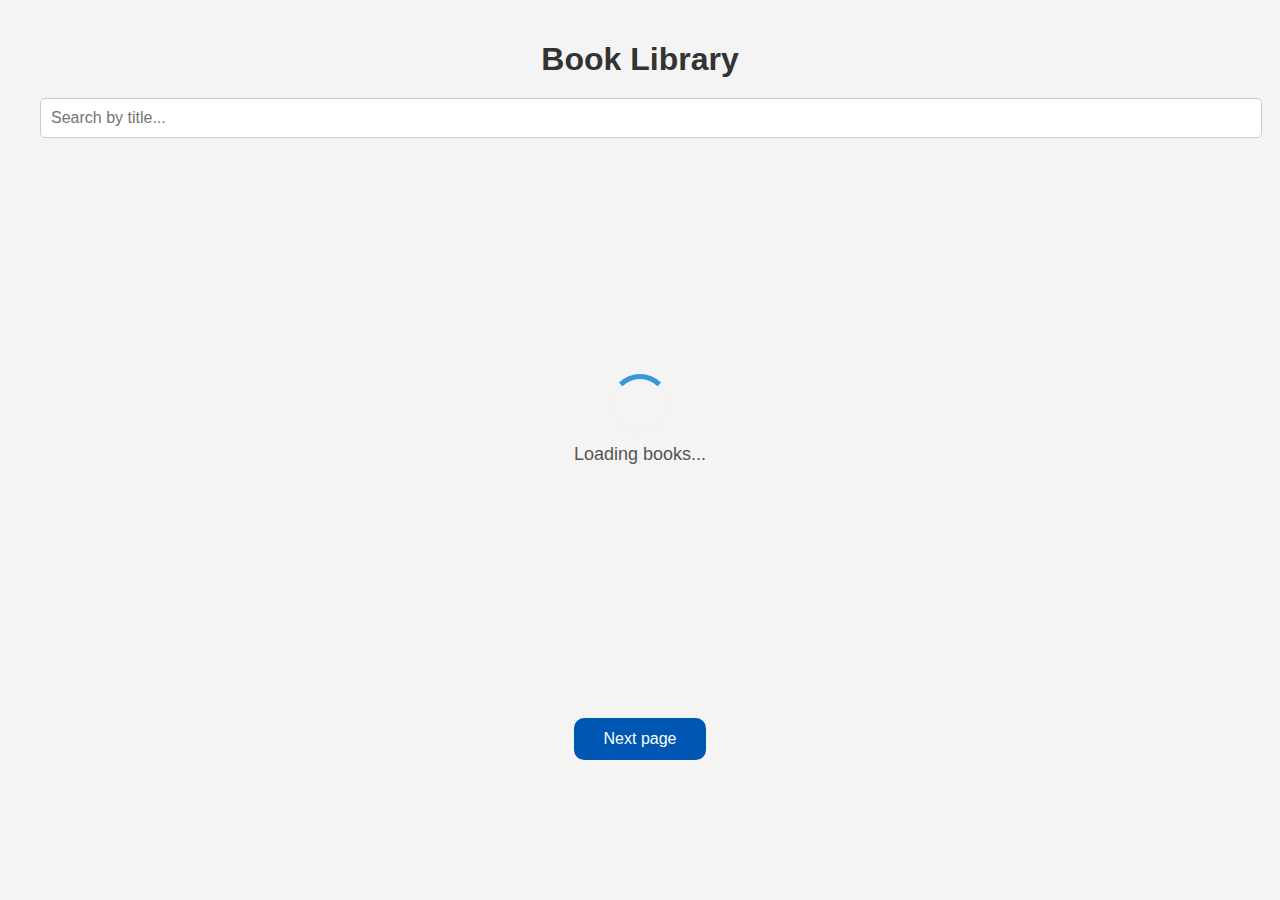
==== index.html @ 50d41e86 "first_wave" ====
<!DOCTYPE html>
<html lang="en">
<head>
    <meta charset="UTF-8">
    <meta name="viewport" content="width=device-width, initial-scale=1.0">
    <title>Book List</title>
    <link rel="stylesheet" href="./icons/all.min.css">
    <link rel="stylesheet" href="style.css">
</head>
<body>
    <div class="container">
        <h1>Book Library</h1>
        <input type="text" id="searchInput" placeholder="Search by title..." />

        <div id="loadingSpinner" class="loading-spinner">
            <div class="spinner"></div>
            <p>Loading books...</p>
        </div>
        <div id="bookGrid" class="grid-container">
            <!-- Book cards will be injected here -->
        </div>
        <div class="paginationContainer">
            <div id="prevpage" class="pagination hidden">Previous page</div>
            <div id="nextpage" class="pagination">Next page</div>

        </div>
    </div>

    <script src="custom.js"></script>
</body>
</html>
---- style.css ----
body {
    font-family: Arial, sans-serif;
    margin: 0;
    padding: 0;
    background-color: #f4f4f4;
}
.hidden{
    display: none!important;
}

.container {
    max-width: 1200px;
    margin: 0 auto;
    padding: 20px;
    text-align: center;
}

h1 {
    margin-bottom: 20px;
    color: #333;
}

/* Loading spinner styles */
.loading-spinner {
    display: flex;
    flex-direction: column;
    align-items: center;
    justify-content: center;
    height: 60vh;
}

.spinner {
    border: 5px solid #f3f3f3; /* Light gray */
    border-top: 5px solid #3498db; /* Blue */
    border-radius: 50%;
    width: 50px;
    height: 50px;
    animation: spin 1s linear infinite;
}

@keyframes spin {
    0% { transform: rotate(0deg); }
    100% { transform: rotate(360deg); }
}

.loading-spinner p {
    margin-top: 10px;
    font-size: 18px;
    color: #555;
}

/* Hide spinner after loading */
#loadingSpinner.hidden {
    display: none;
}
#searchInput {
    width: 100%;
    padding: 10px;
    margin-bottom: 20px;
    font-size: 16px;
    border: 1px solid #ccc;
    border-radius: 5px;
}
#searchInput:focus-visible{
    /* box-shadow: none; */
    outline:none;
}

.grid-container {
    display: grid;
    gap: 20px;
}

@media (min-width: 1200px) {
    .grid-container {
        grid-template-columns: repeat(4, 1fr);
    }
}

@media (min-width: 992px) and (max-width: 1199px) {
    .grid-container {
        grid-template-columns: repeat(3, 1fr);
    }
}

@media (min-width: 768px) and (max-width: 991px) {
    .grid-container {
        grid-template-columns: repeat(2, 1fr);
    }
}

@media (max-width: 767px) {
    .grid-container {
        grid-template-columns: 1fr;
    }
}
.d-flex{
    display: flex;;
}
.paginationContainer{
    display: flex;
    justify-content: center;
    gap:20px;
}
.pagination{
    
    padding:12px 30px;
    border-radius: 10px;
    background-color: #0056b3;
    color:#fff;

}

.card {
    background-color: white;
    padding: 20px;
    border-radius: 10px;
    box-shadow: 0 4px 6px rgba(0, 0, 0, 0.1);
    opacity: 0; /* Start with 0 opacity */
    transform: translateY(10px); /* Start with slight movement */
    transition: opacity 0.5s ease, transform 0.5s ease; /* Smooth fade-in effect */
}

/* When card appears, change opacity */
.fade-in {
    opacity: 1; /* Final state */
    transform: translateY(0); /* Reset the slight movement */
}

.card img {
    max-width: 100%;
    height: auto;
    border-radius: 5px;
}

.card h2 {
    font-size: 20px;
    margin-top: 15px;
    color: #333;
}

.card p {
    font-size: 14px;
    color: #666;
    margin-top: 5px;
    margin-bottom: 0;
}

/* Pagination button styling */
.pagination {
    display: flex;
    justify-content: center;
    margin-top: 20px;
}

.pagination button {
    background-color: #007bff;
    color: white;
    border: none;
    margin: 0 5px;
    padding: 10px 15px;
    border-radius: 5px;
    cursor: pointer;
    transition: background-color 0.3s ease;
}

.pagination button:hover {
    background-color: #0056b3;
}

.pagination button.active {
    background-color: #0056b3;
    pointer-events: none; /* Disable clicking the active page */
}
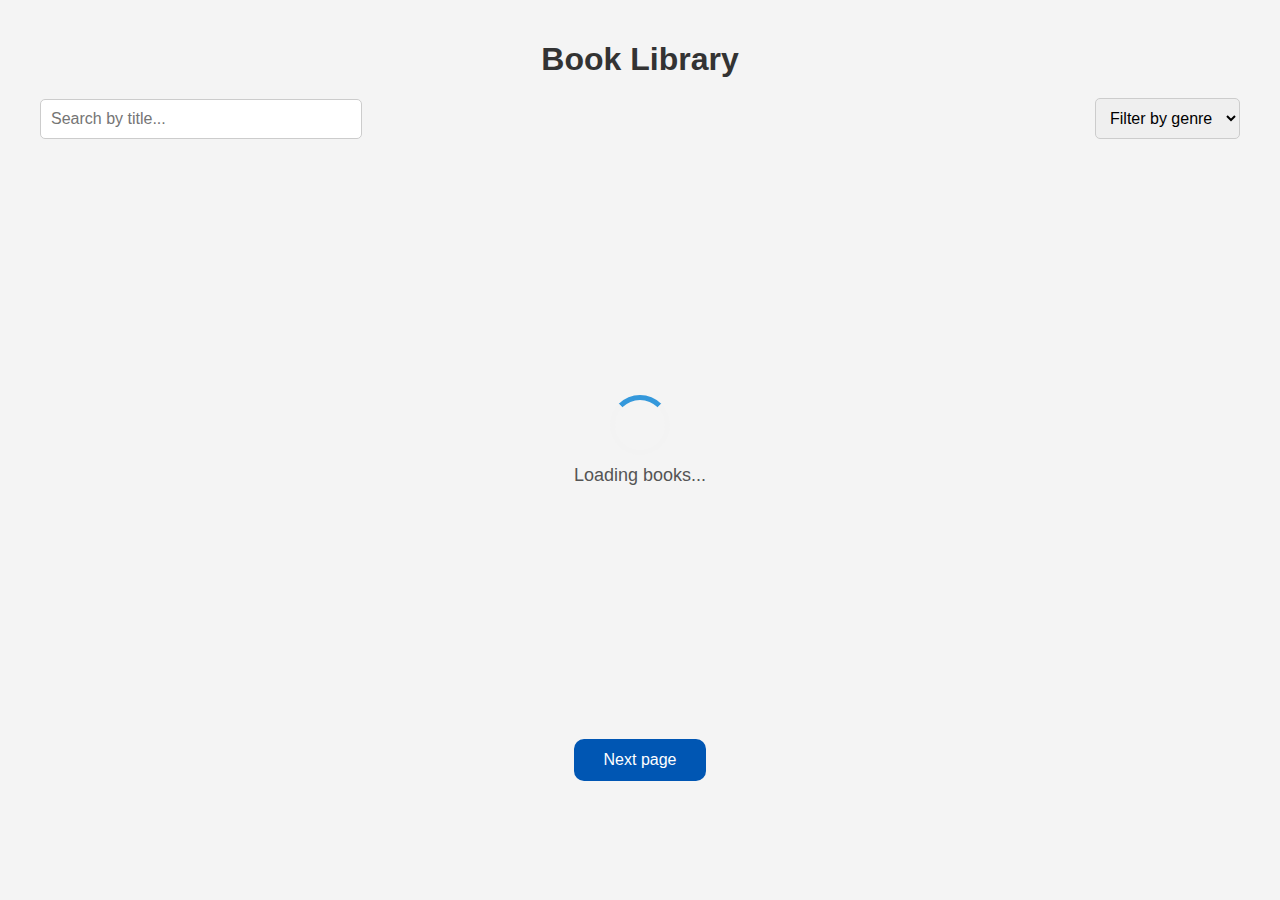
==== commit 18662fbc: "search and wishlist toggle done" ====
--- a/index.html
+++ b/index.html
@@ -4,13 +4,18 @@
     <meta charset="UTF-8">
     <meta name="viewport" content="width=device-width, initial-scale=1.0">
     <title>Book List</title>
-    <link rel="stylesheet" href="./icons/all.min.css">
+    
     <link rel="stylesheet" href="style.css">
 </head>
 <body>
     <div class="container">
         <h1>Book Library</h1>
-        <input type="text" id="searchInput" placeholder="Search by title..." />
+        <div class="filters">
+            <input type="text" id="searchInput" placeholder="Search by title..." />
+            <select value="Filter by genre" name="" id="drpdwn">
+               <option value="Filter by genre">Filter by genre</option>
+            </select>
+        </div>
 
         <div id="loadingSpinner" class="loading-spinner">
             <div class="spinner"></div>
--- a/style.css
+++ b/style.css
@@ -6,6 +6,38 @@
 }
 .hidden{
     display: none!important;
+}
+.justify-right{
+    justify-content: end;
+}
+.mb-5{
+    margin-bottom: 5px;
+}
+.d-flex{
+    display: flex;;
+}
+.align-items-center{
+    align-items: center;
+}
+.wishpara{
+    font-size: 25px;
+}
+.filters{
+    display: flex;
+    justify-content: space-between;
+    align-items: center;
+    margin-bottom: 20px;
+}
+.filters select{
+    padding: 10px;
+    margin-bottom: 20px;
+    font-size: 16px;
+    border: 1px solid #ccc;
+    border-radius: 5px;
+}
+.filters select:focus-visible{
+    box-shadow: none;
+    outline:none;
 }
 
 .container {
@@ -54,7 +86,7 @@
     display: none;
 }
 #searchInput {
-    width: 100%;
+    width: 300px;
     padding: 10px;
     margin-bottom: 20px;
     font-size: 16px;
@@ -94,9 +126,14 @@
         grid-template-columns: 1fr;
     }
 }
-.d-flex{
-    display: flex;;
-}
+.wishicon{
+    width: 25px;
+    height: 25px;
+    margin-top:4px;
+    margin-left: 5px;
+    cursor: pointer;;
+}
+
 .paginationContainer{
     display: flex;
     justify-content: center;
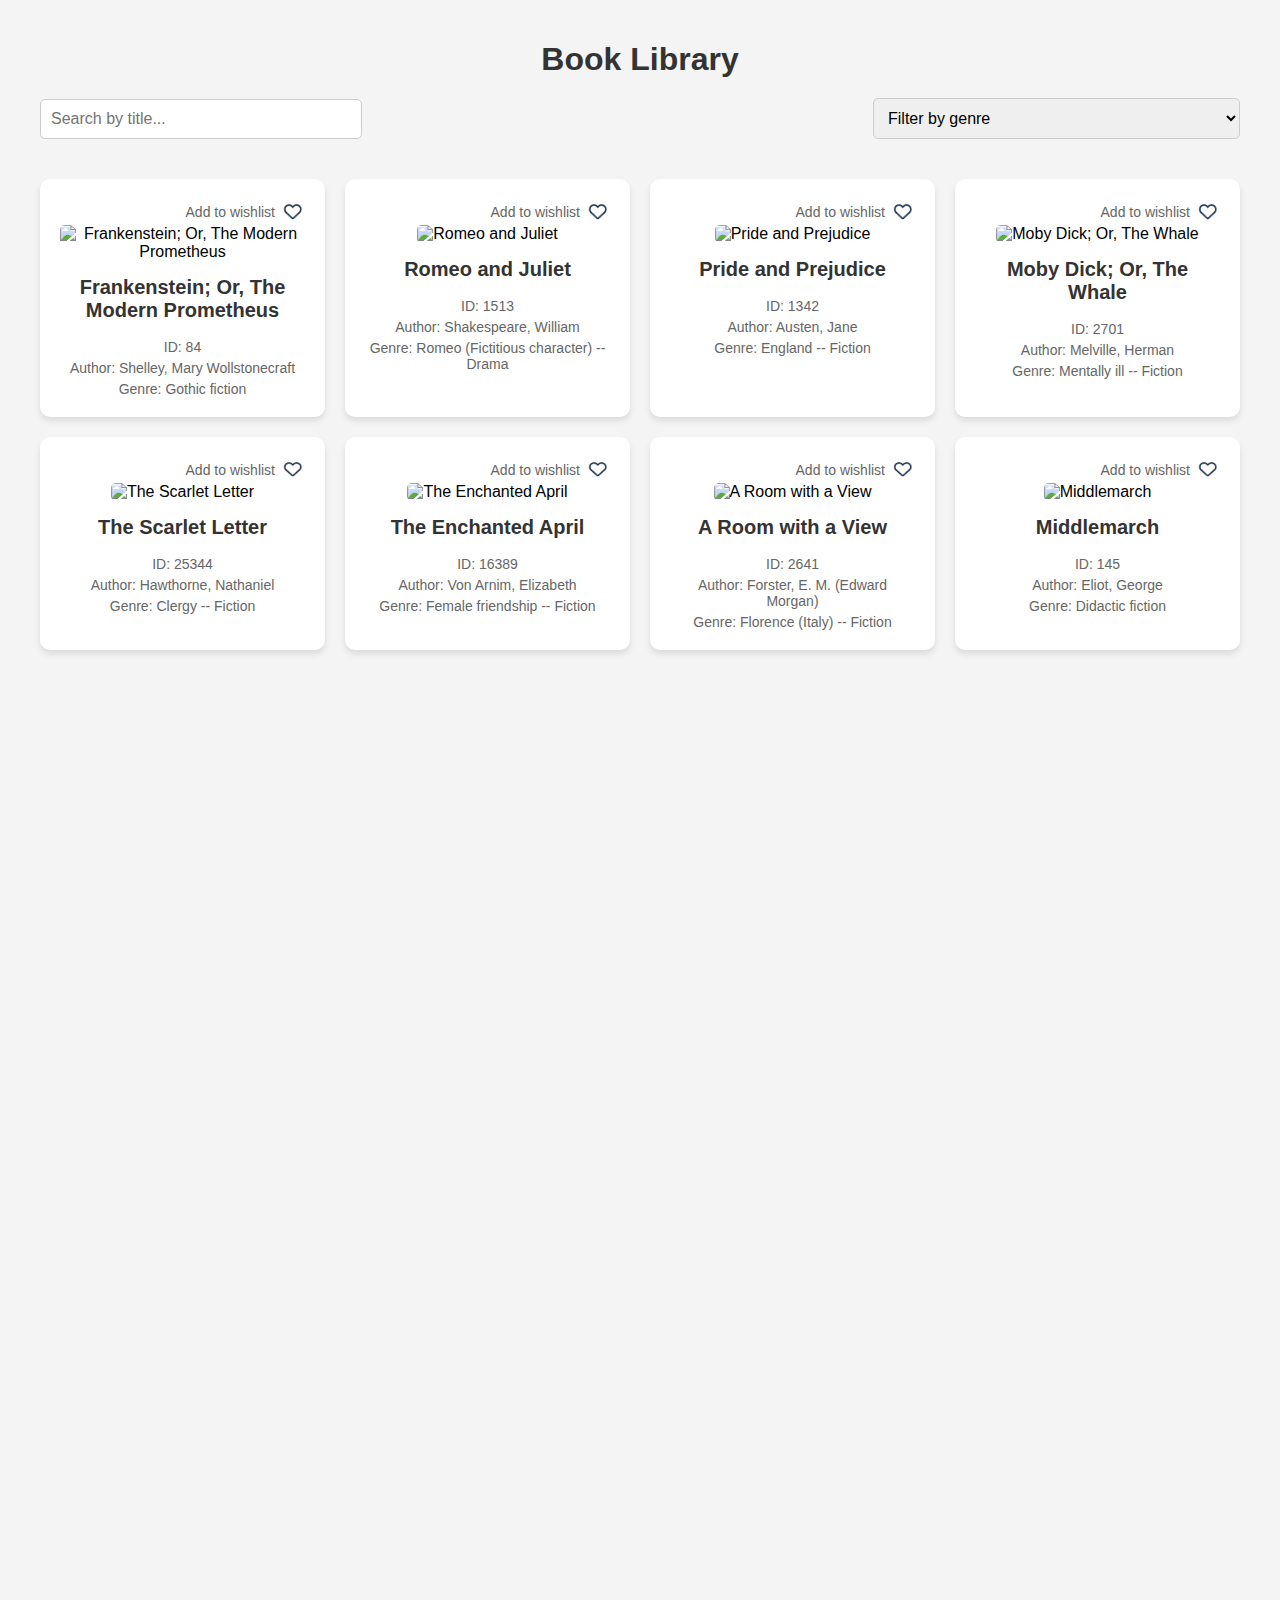
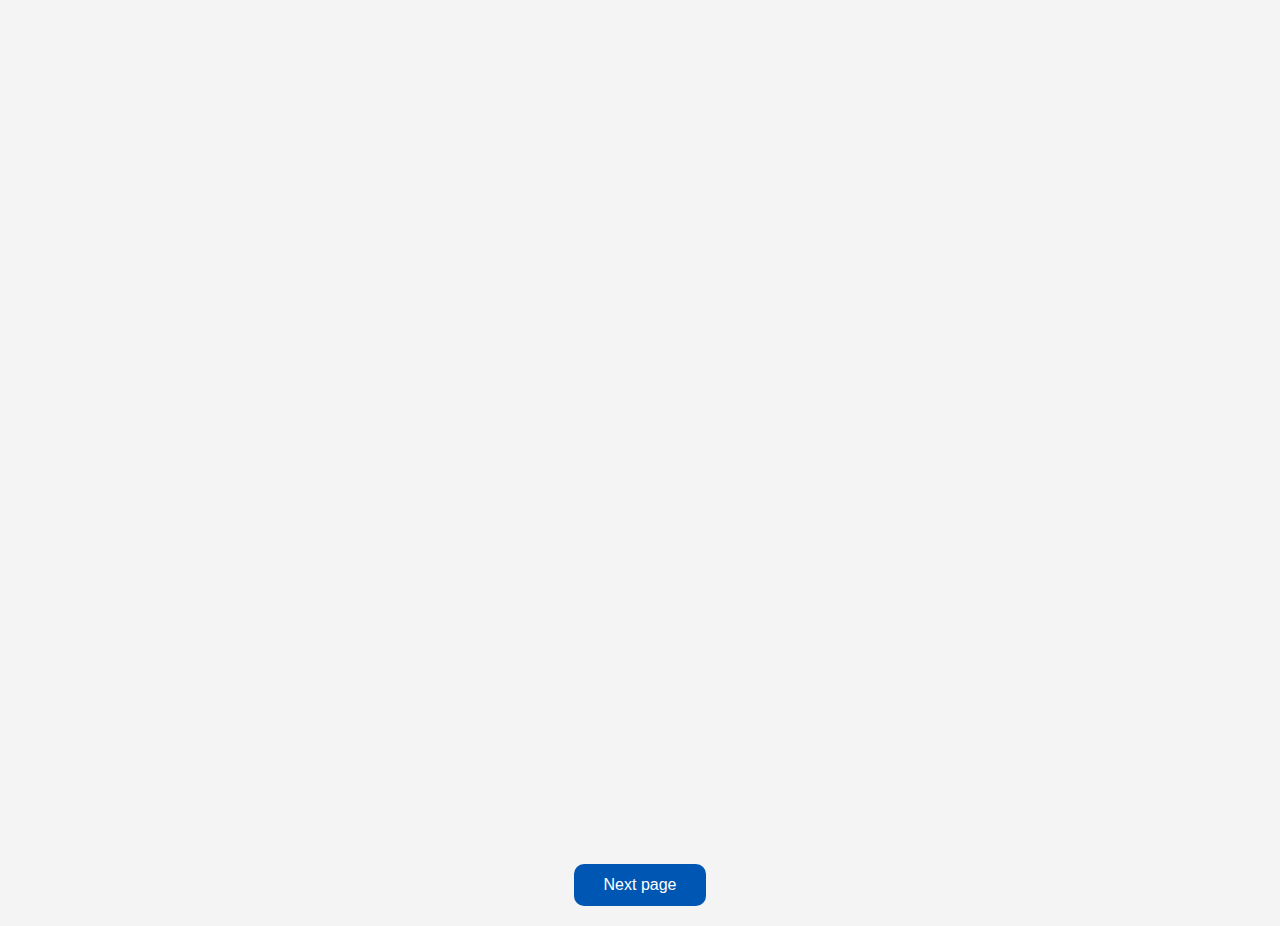
==== commit 212bc7d5: "progress 2.0" ====
--- a/index.html
+++ b/index.html
@@ -13,7 +13,7 @@
         <div class="filters">
             <input type="text" id="searchInput" placeholder="Search by title..." />
             <select value="Filter by genre" name="" id="drpdwn">
-               <option value="Filter by genre">Filter by genre</option>
+               
             </select>
         </div>
 
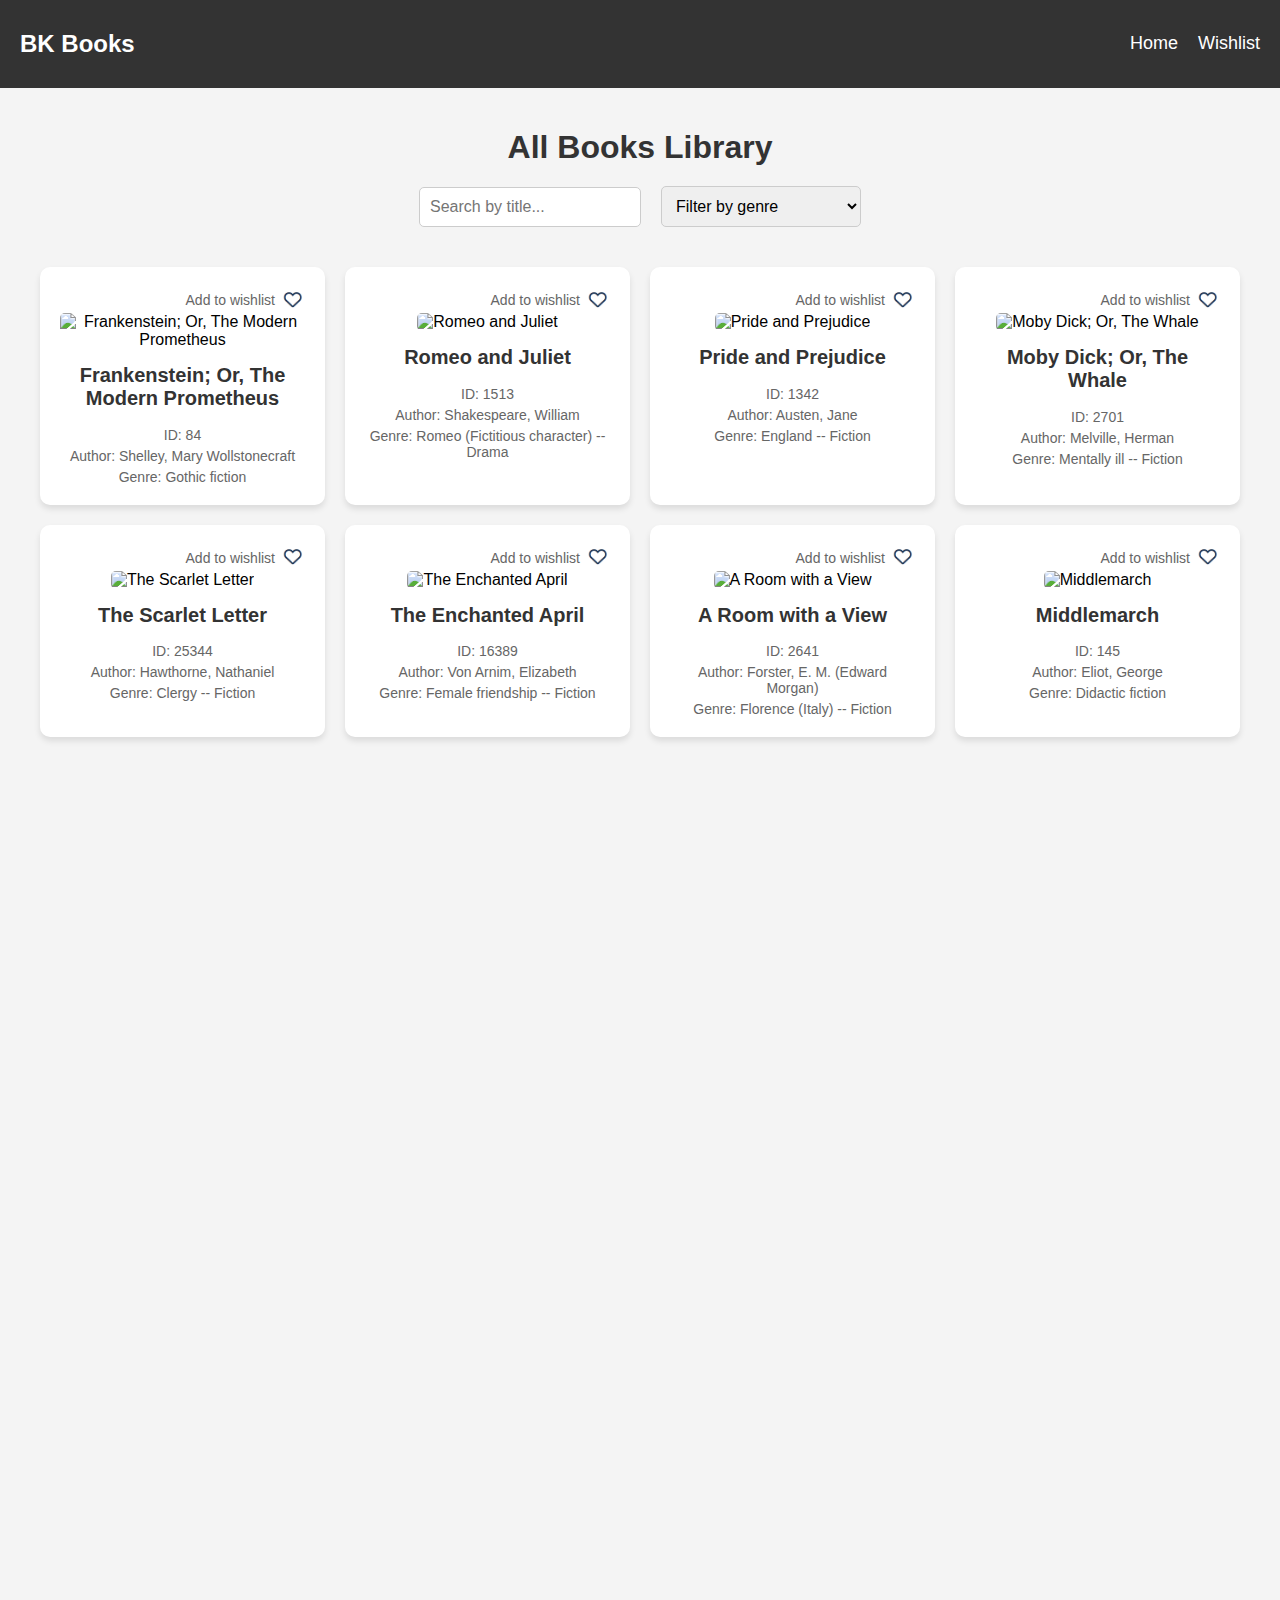
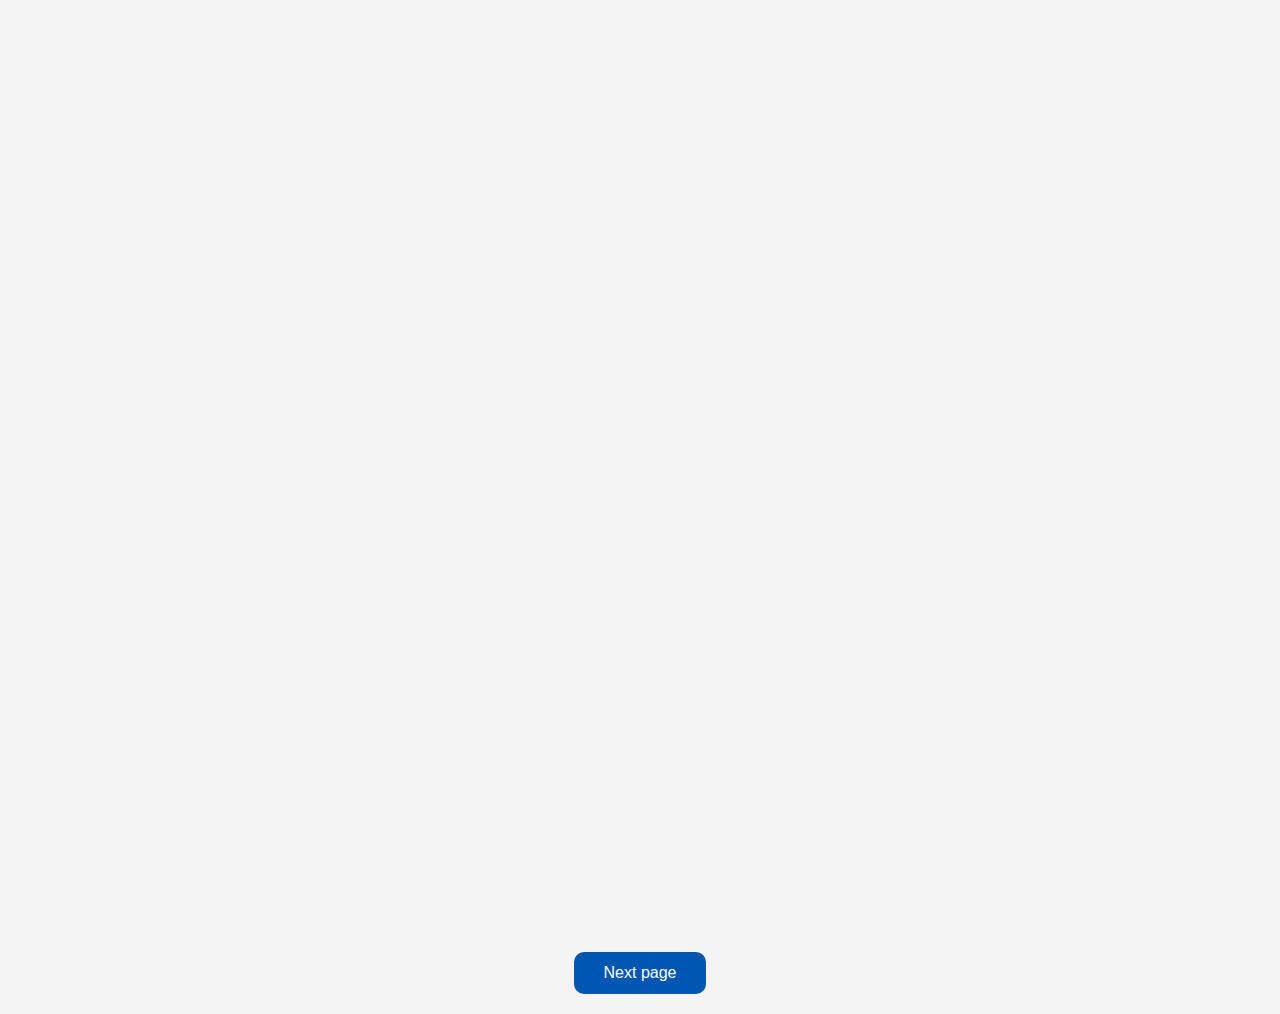
==== commit 94071d7e: "filter persistant - index.html" ====
--- a/index.html
+++ b/index.html
@@ -8,12 +8,34 @@
     <link rel="stylesheet" href="style.css">
 </head>
 <body>
+    <nav class="navbar">
+        <div class="logo">
+            <h2>BK Books</h2>
+        </div>
+        <ul class="nav-links">
+            <li><a href="index.html">Home</a></li>
+            <li><a href="wishlist.html">Wishlist</a></li>
+        </ul>
+        <div class="hamburger">
+            <div class="line"></div>
+            <div class="line"></div>
+            <div class="line"></div>
+        </div>
+    </nav>
+
+    <!-- Mobile Menu -->
+    <div class="mobile-menu">
+        <ul>
+            <li><a href="index.html">Home</a></li>
+            <li><a href="wishlist.html">Wishlist</a></li>
+        </ul>
+    </div>
     <div class="container">
-        <h1>Book Library</h1>
+        <h1>All Books Library</h1>
         <div class="filters">
             <input type="text" id="searchInput" placeholder="Search by title..." />
             <select value="Filter by genre" name="" id="drpdwn">
-               
+                
             </select>
         </div>
 
@@ -30,6 +52,17 @@
 
         </div>
     </div>
+    <div id="bookModal" class="modal">
+        <div class="modal-content">
+          <span class="close-modal">&times;</span>
+          <img id="modalBookImage" src="" alt="Book Image">
+          <h2 id="modalBookTitle">Book Title</h2>
+          <p id="modalBookID">ID: </p>
+          <p id="modalBookAuthor">Author: </p>
+          <p id="modalBookGenre"><b>Genre</b>: </p>
+          <p id="bookShelves"><b>Book Shelves</b>: </p>
+        </div>
+      </div>
 
     <script src="custom.js"></script>
 </body>
--- a/style.css
+++ b/style.css
@@ -19,14 +19,171 @@
 .align-items-center{
     align-items: center;
 }
+   /* navbar */
+
+   .navbar {
+    display: flex;
+    justify-content: space-between;
+    align-items: center;
+    padding: 10px 20px;
+    background-color: #333;
+    color: white;
+}
+
+.logo h2 {
+    font-size: 24px;
+}
+
+.nav-links {
+    list-style: none;
+    display: flex;
+}
+
+.nav-links li {
+    margin-left: 20px;
+}
+
+.nav-links a {
+    text-decoration: none;
+    color: white;
+    font-size: 18px;
+}
+
+.hamburger {
+    display: none;
+    cursor: pointer;
+    flex-direction: column;
+    gap: 5px;
+}
+
+.hamburger .line {
+    width: 25px;
+    height: 3px;
+    background-color: white;
+}
+
+.mobile-menu {
+    max-height: 0;
+    overflow: hidden;
+    transition: max-height 0.4s ease-in-out; /* Use max-height for smooth transition */
+    background-color: #333;
+    padding: 0; /* Set padding to 0 initially */
+}
+
+.mobile-menu ul {
+    list-style: none;
+    padding: 0;
+}
+
+.mobile-menu ul li {
+    text-align: center;
+    padding: 10px 0;
+}
+
+.mobile-menu ul li a {
+    text-decoration: none;
+    color: white;
+    font-size: 18px;
+}
+
+.mobile-menu.open {
+    max-height: 300px; /* Set an appropriate max-height */
+    padding: 10px 0; /* Restore padding when opened */
+}
+
+
+/* Responsive Styles */
+@media (max-width: 768px) {
+    .nav-links {
+        display: none;
+    }
+
+    .hamburger {
+        display: flex;
+    }
+}
+
+   /* navbar end */
+
+   /* bookmodal */
+
+   /* The Modal (background) */
+.modal {
+    display: none;
+    position: fixed;
+    z-index: 1;
+    left: 0;
+    top: 0;
+    width: 100%;
+    height: 100%;
+    overflow: auto;
+    background-color: rgba(0, 0, 0, 0.8);
+    
+    align-items: left;
+  }
+  
+  /* Modal Content */
+  .modal-content {
+    background-color: #fff;
+    margin: auto;
+    padding: 20px;
+    width: 60%;
+    position: relative;
+    border-radius: 8px;
+    text-align: center;
+  }
+  .modal-content p b{
+    font-weight: 700;
+  }
+  
+  /* Close Button */
+  .close-modal {
+    position: absolute;
+    top: 10px;
+    right: 20px;
+    font-size: 30px;
+    font-weight: bold;
+    color: #333;
+    cursor: pointer;
+  }
+  
+  /* Image in Modal */
+  .modal-content img {
+    width: 150px;
+    height: 220px;
+    object-fit: cover;
+  }
+  
+  /* Fade-in animation for the modal */
+  .modal.fade-in {
+    display: flex;
+    animation: fadeIn 0.3s ease-in;
+  }
+  
+  @keyframes fadeIn {
+    from { opacity: 0; }
+    to { opacity: 1; }
+  }
+  
+
+   /* bookmodal end */
+
+.filters select{
+    width:200px;
+}
+
+
 .wishpara{
     font-size: 25px;
 }
 .filters{
     display: flex;
-    justify-content: space-between;
+    gap:20px;
+    flex-wrap: wrap;
+    justify-content: center;
     align-items: center;
     margin-bottom: 20px;
+    flex-grow: 1;
 }
 .filters select{
     padding: 10px;
@@ -86,7 +243,7 @@
     display: none;
 }
 #searchInput {
-    width: 300px;
+    width: 200px;
     padding: 10px;
     margin-bottom: 20px;
     font-size: 16px;
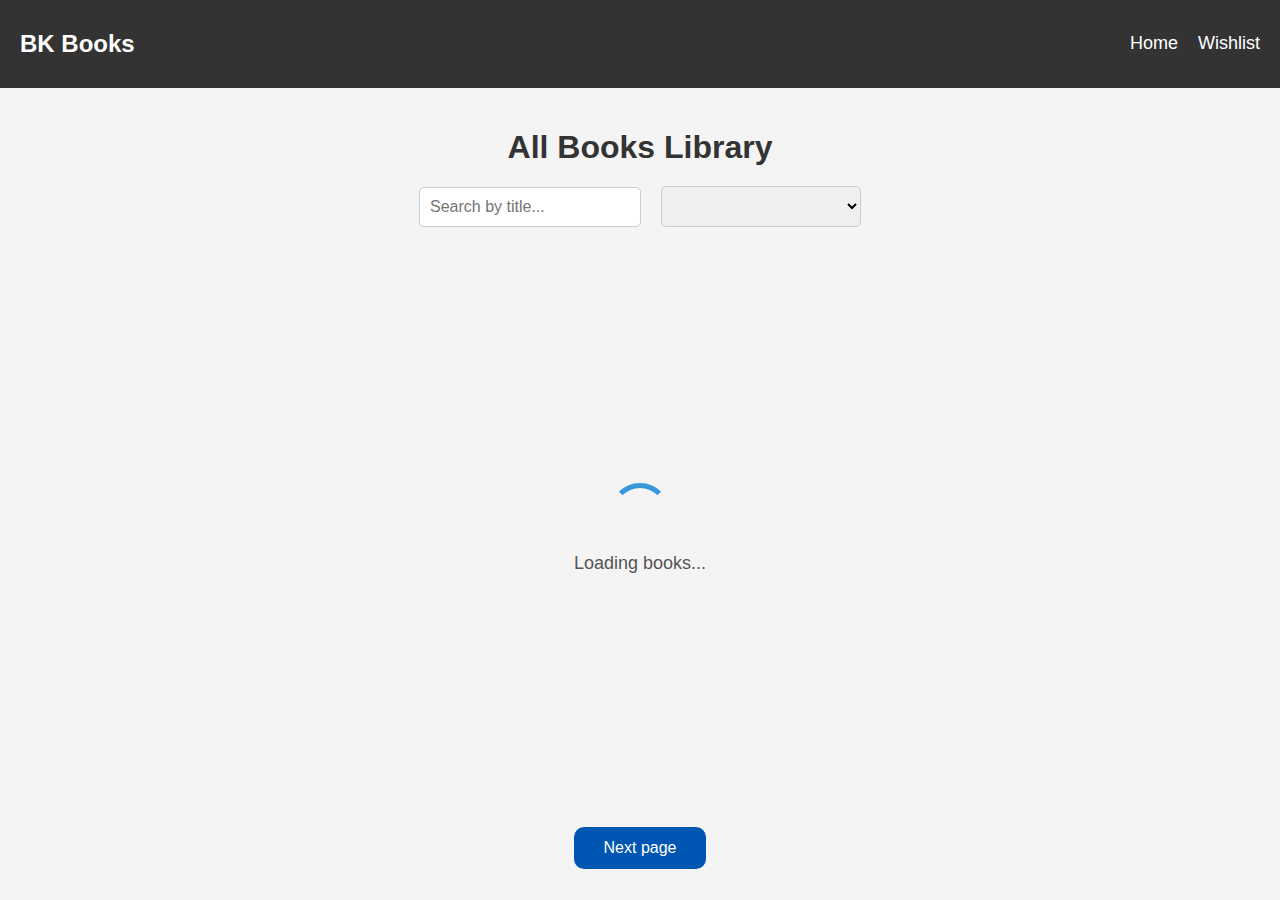
==== commit 2a2690d4: "final_version_v1.0" ====
--- a/index.html
+++ b/index.html
@@ -3,7 +3,7 @@
 <head>
     <meta charset="UTF-8">
     <meta name="viewport" content="width=device-width, initial-scale=1.0">
-    <title>Book List</title>
+    <title>BK Books</title>
     
     <link rel="stylesheet" href="style.css">
 </head>
--- a/style.css
+++ b/style.css
@@ -65,9 +65,9 @@
 .mobile-menu {
     max-height: 0;
     overflow: hidden;
-    transition: max-height 0.4s ease-in-out; /* Use max-height for smooth transition */
+    transition: max-height 0.4s ease-in-out;
     background-color: #333;
-    padding: 0; /* Set padding to 0 initially */
+    padding: 0; 
 }
 
 .mobile-menu ul {
@@ -87,8 +87,8 @@
 }
 
 .mobile-menu.open {
-    max-height: 300px; /* Set an appropriate max-height */
-    padding: 10px 0; /* Restore padding when opened */
+    max-height: 300px;
+    padding: 10px 0; 
 }
 
 
@@ -147,14 +147,14 @@
     cursor: pointer;
   }
   
-  /* Image in Modal */
+ 
   .modal-content img {
     width: 150px;
     height: 220px;
     object-fit: cover;
   }
   
-  /* Fade-in animation for the modal */
+ 
   .modal.fade-in {
     display: flex;
     animation: fadeIn 0.3s ease-in;
@@ -209,7 +209,7 @@
     color: #333;
 }
 
-/* Loading spinner styles */
+
 .loading-spinner {
     display: flex;
     flex-direction: column;
@@ -219,8 +219,8 @@
 }
 
 .spinner {
-    border: 5px solid #f3f3f3; /* Light gray */
-    border-top: 5px solid #3498db; /* Blue */
+    border: 5px solid #f3f3f3; 
+    border-top: 5px solid #3498db;
     border-radius: 50%;
     width: 50px;
     height: 50px;
@@ -238,7 +238,6 @@
     color: #555;
 }
 
-/* Hide spinner after loading */
 #loadingSpinner.hidden {
     display: none;
 }
@@ -310,15 +309,14 @@
     padding: 20px;
     border-radius: 10px;
     box-shadow: 0 4px 6px rgba(0, 0, 0, 0.1);
-    opacity: 0; /* Start with 0 opacity */
-    transform: translateY(10px); /* Start with slight movement */
-    transition: opacity 0.5s ease, transform 0.5s ease; /* Smooth fade-in effect */
-}
-
-/* When card appears, change opacity */
+    opacity: 0;
+    transform: translateY(10px);
+    transition: opacity 0.5s ease, transform 0.5s ease; 
+}
+
 .fade-in {
-    opacity: 1; /* Final state */
-    transform: translateY(0); /* Reset the slight movement */
+    opacity: 1; 
+    transform: translateY(0);
 }
 
 .card img {
@@ -340,7 +338,7 @@
     margin-bottom: 0;
 }
 
-/* Pagination button styling */
+
 .pagination {
     display: flex;
     justify-content: center;
@@ -364,5 +362,5 @@
 
 .pagination button.active {
     background-color: #0056b3;
-    pointer-events: none; /* Disable clicking the active page */
-}
+    pointer-events: none; 
+}
